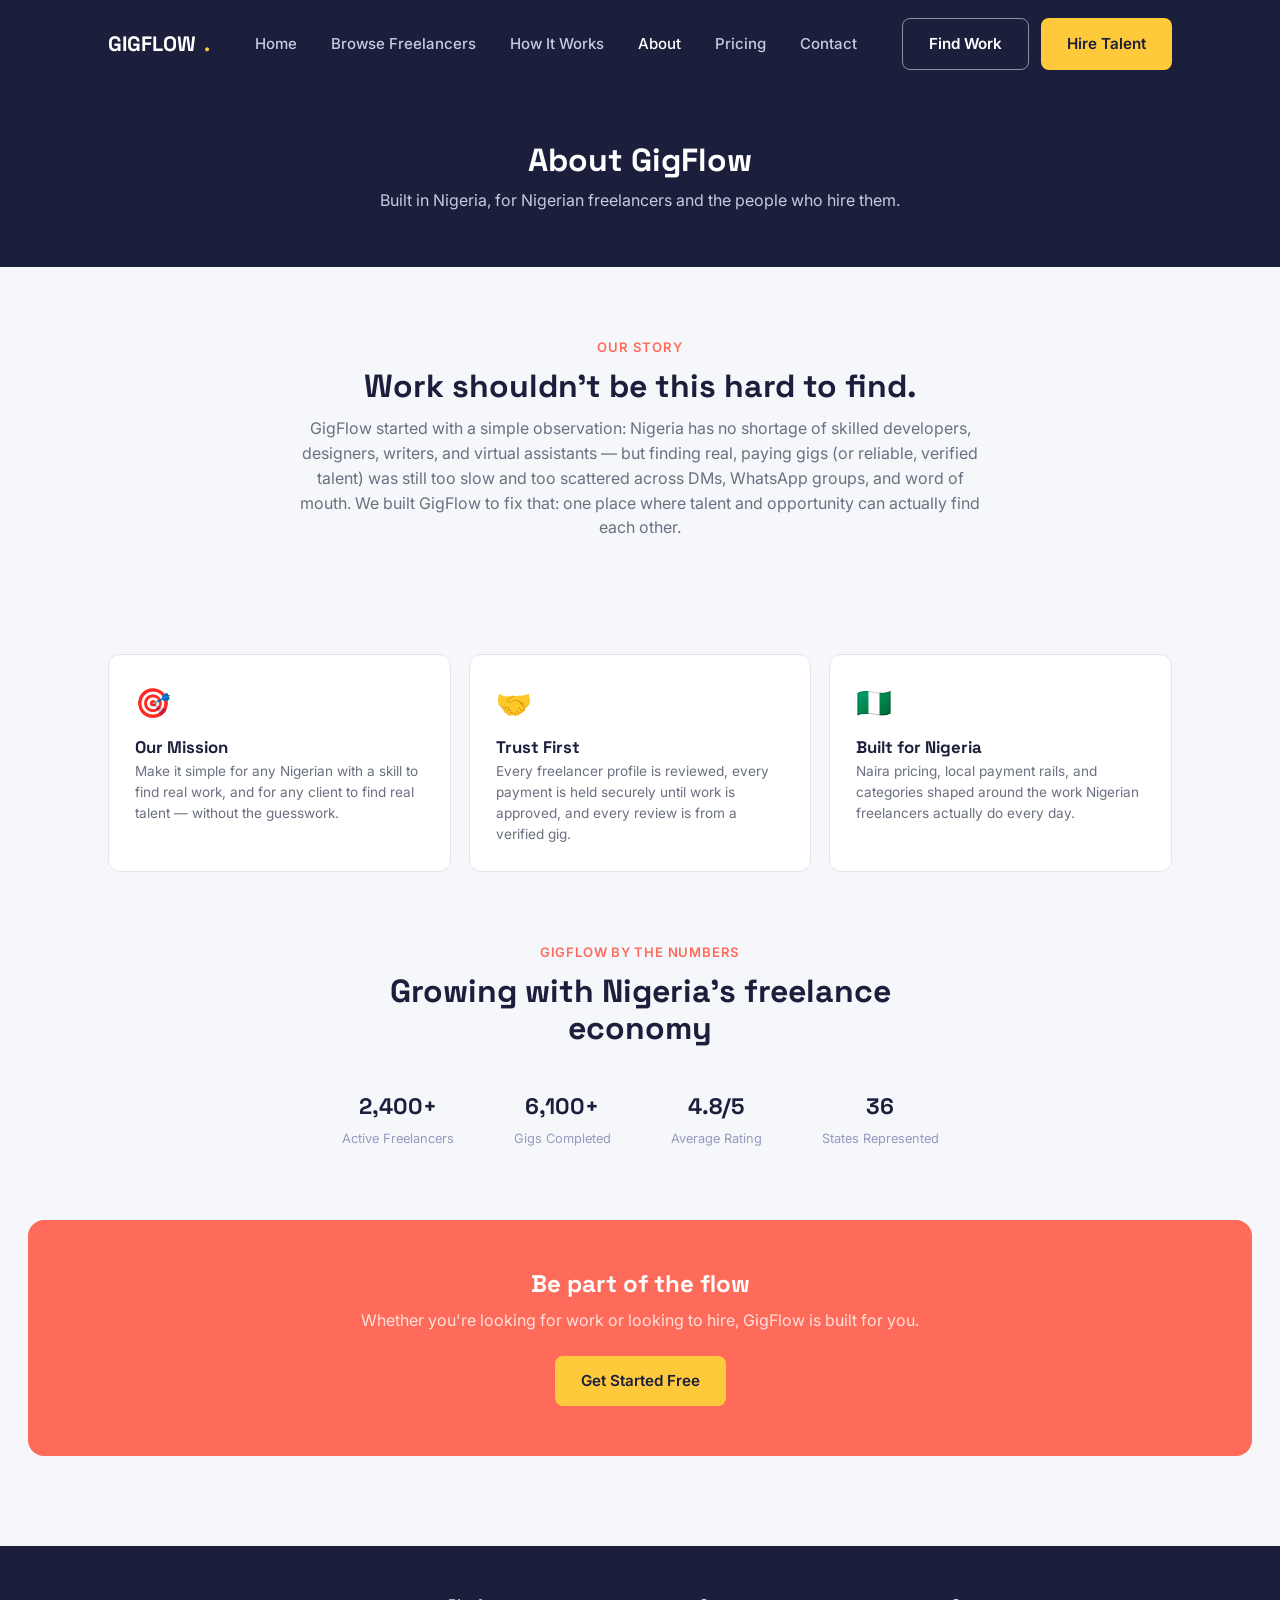
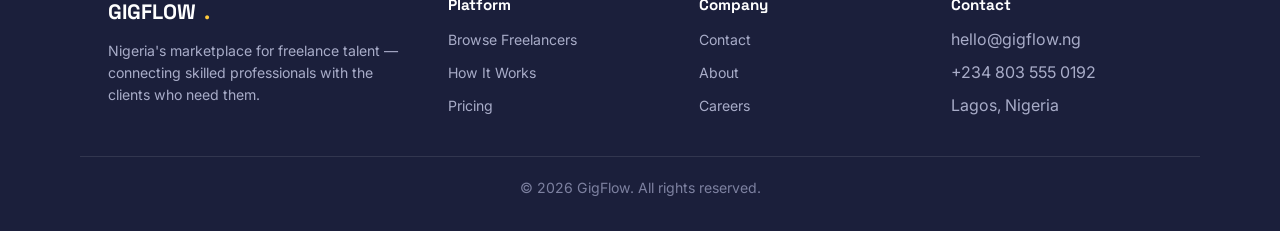
==== about.html @ e3155db9 "Initial commit" ====
<!DOCTYPE html>
<html lang="en">
<head>
<meta charset="UTF-8">
<meta name="viewport" content="width=device-width, initial-scale=1.0">
<title>About — GIGFLOW</title>
<link rel="stylesheet" href="css/style.css">
</head>
<body>

<nav class="navbar">
  <div class="container">
    <a href="index.html" class="logo">GIGFLOW<span class="dot">.</span></a>
    <ul class="nav-links">
      <li><a href="index.html">Home</a></li>
      <li><a href="browse.html">Browse Freelancers</a></li>
      <li><a href="how-it-works.html">How It Works</a></li>
      <li><a href="about.html" class="active">About</a></li>
      <li><a href="pricing.html">Pricing</a></li>
      <li><a href="contact.html">Contact</a></li>
    </ul>
    <div class="nav-cta">
      <a href="browse.html" class="btn btn-outline">Find Work</a>
      <a href="contact.html" class="btn btn-primary">Hire Talent</a>
    </div>
  </div>
</nav>

<header class="page-header">
  <h1>About GigFlow</h1>
  <p>Built in Nigeria, for Nigerian freelancers and the people who hire them.</p>
</header>

<section class="section">
  <div class="container">
    <div class="section-head" style="max-width:680px;">
      <span class="eyebrow-dark">Our Story</span>
      <h2>Work shouldn't be this hard to find.</h2>
      <p>GigFlow started with a simple observation: Nigeria has no shortage of skilled developers, designers, writers, and virtual assistants — but finding real, paying gigs (or reliable, verified talent) was still too slow and too scattered across DMs, WhatsApp groups, and word of mouth. We built GigFlow to fix that: one place where talent and opportunity can actually find each other.</p>
    </div>
  </div>
</section>

<section class="section" style="padding-top:0;">
  <div class="container">
    <div class="category-grid">
      <div class="category-card">
        <div class="icon">🎯</div>
        <h3>Our Mission</h3>
        <p>Make it simple for any Nigerian with a skill to find real work, and for any client to find real talent — without the guesswork.</p>
      </div>
      <div class="category-card">
        <div class="icon">🤝</div>
        <h3>Trust First</h3>
        <p>Every freelancer profile is reviewed, every payment is held securely until work is approved, and every review is from a verified gig.</p>
      </div>
      <div class="category-card">
        <div class="icon">🇳🇬</div>
        <h3>Built for Nigeria</h3>
        <p>Naira pricing, local payment rails, and categories shaped around the work Nigerian freelancers actually do every day.</p>
      </div>
    </div>
  </div>
</section>

<section class="section" style="padding-top:0;">
  <div class="container">
    <div class="section-head">
      <span class="eyebrow-dark">GigFlow by the numbers</span>
      <h2>Growing with Nigeria's freelance economy</h2>
    </div>
    <div class="hero-stats" style="justify-content:center; gap:60px;">
      <div style="text-align:center;"><strong style="color:var(--indigo);">2,400+</strong><span>Active Freelancers</span></div>
      <div style="text-align:center;"><strong style="color:var(--indigo);">6,100+</strong><span>Gigs Completed</span></div>
      <div style="text-align:center;"><strong style="color:var(--indigo);">4.8/5</strong><span>Average Rating</span></div>
      <div style="text-align:center;"><strong style="color:var(--indigo);">36</strong><span>States Represented</span></div>
    </div>
  </div>
</section>

<div class="cta-banner">
  <h2>Be part of the flow</h2>
  <p>Whether you're looking for work or looking to hire, GigFlow is built for you.</p>
  <a href="browse.html" class="btn btn-primary">Get Started Free</a>
</div>

<footer class="footer">
  <div class="container">
    <div>
      <div class="logo" style="margin-bottom:12px;">GIGFLOW<span class="dot">.</span></div>
      <p>Nigeria's marketplace for freelance talent — connecting skilled professionals with the clients who need them.</p>
    </div>
    <div>
      <h4>Platform</h4>
      <ul>
        <li><a href="browse.html">Browse Freelancers</a></li>
        <li><a href="how-it-works.html">How It Works</a></li>
        <li><a href="pricing.html">Pricing</a></li>
      </ul>
    </div>
    <div>
      <h4>Company</h4>
      <ul>
        <li><a href="contact.html">Contact</a></li>
        <li><a href="about.html">About</a></li>
        <li><a href="#">Careers</a></li>
      </ul>
    </div>
    <div>
      <h4>Contact</h4>
      <ul>
        <li>hello@gigflow.ng</li>
        <li>+234 803 555 0192</li>
        <li>Lagos, Nigeria</li>
      </ul>
    </div>
  </div>
  <p class="footer-bottom">© 2026 GigFlow. All rights reserved.</p>
</footer>

</body>
</html>
---- css/style.css ----
/* ============================================
   GIGFLOW — Shared Stylesheet
   Palette: Deep Indigo #1B1F3B / Off-white #F6F7FB /
            Flow Yellow #FFC93C / Signal Coral #FF6B5B / Slate #333947
   ============================================ */

@import url('https://fonts.googleapis.com/css2?family=Space+Grotesk:wght@500;600;700&family=Inter:wght@400;500;600&display=swap');

:root {
  --indigo: #1B1F3B;
  --indigo-light: #262c52;
  --paper: #F6F7FB;
  --yellow: #FFC93C;
  --coral: #FF6B5B;
  --slate: #333947;
  --slate-light: #6b7080;
  --border: #e3e5ee;
  --white: #ffffff;
}

* { box-sizing: border-box; margin: 0; padding: 0; }

body {
  font-family: 'Inter', sans-serif;
  background: var(--paper);
  color: var(--slate);
  line-height: 1.55;
}

h1, h2, h3, h4 {
  font-family: 'Space Grotesk', sans-serif;
  color: var(--indigo);
  font-weight: 700;
  line-height: 1.15;
}

a { text-decoration: none; color: inherit; }
ul { list-style: none; }
img { max-width: 100%; display: block; }

.container {
  max-width: 1120px;
  margin: 0 auto;
  padding: 0 28px;
}

/* ---------- Buttons ---------- */
.btn {
  display: inline-flex;
  align-items: center;
  justify-content: center;
  gap: 8px;
  padding: 13px 26px;
  border-radius: 8px;
  font-weight: 600;
  font-size: 0.95rem;
  cursor: pointer;
  border: none;
  transition: transform 0.15s ease, box-shadow 0.15s ease;
  font-family: inherit;
}
.btn:hover { transform: translateY(-2px); }
.btn-primary { background: var(--yellow); color: var(--indigo); }
.btn-primary:hover { box-shadow: 0 6px 16px rgba(255,201,60,0.4); }
.btn-outline { background: transparent; color: var(--white); border: 1.5px solid rgba(255,255,255,0.5); }
.btn-outline:hover { border-color: var(--white); }
.btn-dark { background: var(--indigo); color: var(--white); }
.btn-dark:hover { box-shadow: 0 6px 16px rgba(27,31,59,0.25); }
.btn-block { width: 100%; }

/* ---------- Navbar ---------- */
.navbar {
  background: var(--indigo);
  padding: 18px 0;
  position: sticky;
  top: 0;
  z-index: 100;
}
.navbar .container {
  display: flex;
  align-items: center;
  justify-content: space-between;
}
.logo {
  display: flex;
  align-items: center;
  gap: 8px;
  font-family: 'Space Grotesk', sans-serif;
  font-weight: 700;
  font-size: 1.3rem;
  color: var(--white);
}
.logo .dot { color: var(--yellow); }
.nav-links {
  display: flex;
  gap: 34px;
}
.nav-links a {
  color: #c7cae0;
  font-weight: 500;
  font-size: 0.94rem;
  transition: color 0.15s ease;
}
.nav-links a:hover, .nav-links a.active { color: var(--white); }
.nav-cta { display: flex; gap: 12px; }

/* ---------- Footer ---------- */
.footer {
  background: var(--indigo);
  color: #a8acc8;
  padding: 50px 0 24px;
  margin-top: 90px;
}
.footer .container {
  display: grid;
  grid-template-columns: 1.4fr 1fr 1fr 1fr;
  gap: 30px;
  padding-bottom: 30px;
  border-bottom: 1px solid rgba(255,255,255,0.1);
}
.footer h4 { color: var(--white); font-size: 0.95rem; margin-bottom: 14px; }
.footer p { font-size: 0.88rem; margin-bottom: 8px; }
.footer ul li { margin-bottom: 8px; }
.footer ul li a { font-size: 0.88rem; color: #a8acc8; }
.footer ul li a:hover { color: var(--yellow); }
.footer-bottom {
  text-align: center;
  font-size: 0.82rem;
  padding-top: 20px;
  color: #7d81a0;
}

/* ---------- Hero (Home) ---------- */
.hero {
  background: var(--indigo);
  color: var(--white);
  padding: 80px 0 60px;
  position: relative;
  overflow: hidden;
}
.hero .container {
  display: grid;
  grid-template-columns: 1fr 1fr;
  gap: 40px;
  align-items: center;
}
.eyebrow {
  display: inline-block;
  background: rgba(255,201,60,0.15);
  color: var(--yellow);
  font-size: 0.8rem;
  font-weight: 600;
  padding: 6px 14px;
  border-radius: 20px;
  margin-bottom: 18px;
}
.hero h1 { color: var(--white); font-size: 2.6rem; margin-bottom: 18px; }
.hero p.lead { color: #c7cae0; font-size: 1.05rem; margin-bottom: 30px; max-width: 460px; }
.hero-actions { display: flex; gap: 14px; margin-bottom: 30px; }
.hero-stats { display: flex; gap: 36px; }
.hero-stats div strong { display: block; font-size: 1.4rem; color: var(--white); font-family: 'Space Grotesk', sans-serif; }
.hero-stats div span { font-size: 0.8rem; color: #9599bd; }

.flow-visual { position: relative; height: 320px; }
.flow-node {
  position: absolute;
  background: var(--white);
  border-radius: 12px;
  padding: 14px 18px;
  box-shadow: 0 10px 30px rgba(0,0,0,0.25);
  display: flex;
  align-items: center;
  gap: 10px;
  font-size: 0.85rem;
  font-weight: 600;
  color: var(--indigo);
}
.flow-node .avatar {
  width: 34px; height: 34px; border-radius: 50%;
  display: flex; align-items: center; justify-content: center;
  color: white; font-size: 0.8rem; font-weight: 700;
}
.node-freelancer { top: 10px; left: 0; }
.node-freelancer .avatar { background: var(--coral); }
.node-client { bottom: 20px; right: 0; }
.node-client .avatar { background: var(--yellow); color: var(--indigo); }
.flow-path { position: absolute; inset: 0; width: 100%; height: 100%; }

/* ---------- Section basics ---------- */
.section { padding: 70px 0; }
.section-head { text-align: center; max-width: 560px; margin: 0 auto 44px; }
.section-head .eyebrow-dark {
  color: var(--coral); font-weight: 600; font-size: 0.82rem;
  text-transform: uppercase; letter-spacing: 0.06em; margin-bottom: 10px; display: block;
}
.section-head h2 { font-size: 2rem; margin-bottom: 12px; }
.section-head p { color: var(--slate-light); }

/* ---------- Category grid (Home) ---------- */
.category-grid {
  display: grid;
  grid-template-columns: repeat(3, 1fr);
  gap: 18px;
}
.category-card {
  background: var(--white);
  border: 1px solid var(--border);
  border-radius: 12px;
  padding: 26px;
  transition: border-color 0.15s ease, transform 0.15s ease;
}
.category-card:hover { border-color: var(--yellow); transform: translateY(-3px); }
.category-card .icon { font-size: 1.8rem; margin-bottom: 12px; }
.category-card h3 { font-size: 1.05rem; margin-bottom: 4px; }
.category-card p { font-size: 0.85rem; color: var(--slate-light); }

/* ---------- Freelancer cards ---------- */
.freelancer-grid {
  display: grid;
  grid-template-columns: repeat(3, 1fr);
  gap: 20px;
}
.freelancer-card {
  background: var(--white);
  border: 1px solid var(--border);
  border-radius: 12px;
  padding: 22px;
  transition: box-shadow 0.15s ease, transform 0.15s ease;
}
.freelancer-card:hover { box-shadow: 0 12px 24px rgba(27,31,59,0.08); transform: translateY(-3px); }
.freelancer-top { display: flex; align-items: center; gap: 12px; margin-bottom: 14px; }
.fl-avatar {
  width: 46px; height: 46px; border-radius: 50%;
  display: flex; align-items: center; justify-content: center;
  font-weight: 700; color: white; font-size: 0.95rem;
  flex-shrink: 0;
}
.fl-name { font-weight: 600; color: var(--indigo); font-size: 0.98rem; }
.fl-role { font-size: 0.82rem; color: var(--slate-light); }
.fl-rating { font-size: 0.82rem; color: var(--yellow); margin-bottom: 12px; font-weight: 600; }
.fl-rating span { color: var(--slate-light); font-weight: 400; }
.fl-tags { display: flex; flex-wrap: wrap; gap: 6px; margin-bottom: 16px; }
.fl-tag {
  background: var(--paper); border: 1px solid var(--border);
  font-size: 0.75rem; padding: 4px 10px; border-radius: 20px; color: var(--slate);
}
.fl-footer { display: flex; justify-content: space-between; align-items: center; }
.fl-price { font-weight: 700; color: var(--indigo); font-size: 0.92rem; }
.fl-price span { font-weight: 400; color: var(--slate-light); font-size: 0.78rem; }
.fl-btn {
  background: var(--indigo); color: white; border: none; padding: 8px 16px;
  border-radius: 6px; font-size: 0.82rem; font-weight: 600; cursor: pointer;
}
.fl-btn:hover { background: var(--indigo-light); }

.empty-state {
  text-align: center; padding: 60px 20px; color: var(--slate-light);
  grid-column: 1 / -1;
}

/* ---------- Browse filters ---------- */
.filter-bar {
  background: white; border: 1px solid var(--border); border-radius: 12px;
  padding: 20px; display: flex; gap: 14px; margin-bottom: 34px;
}
.filter-bar input, .filter-bar select {
  padding: 11px 14px; border: 1px solid var(--border); border-radius: 8px;
  font-size: 0.92rem; font-family: inherit;
}
.filter-bar input { flex: 1; }
.filter-bar select { min-width: 200px; }
.results-count { color: var(--slate-light); font-size: 0.88rem; margin-bottom: 18px; }

/* ---------- CTA banner ---------- */
.cta-banner {
  background: var(--coral);
  color: white;
  border-radius: 16px;
  padding: 50px;
  text-align: center;
  margin: 0 28px;
}
.cta-banner h2 { color: white; margin-bottom: 10px; }
.cta-banner p { color: #ffe1dc; margin-bottom: 24px; }

/* ---------- How It Works ---------- */
.tracks {
  display: grid;
  grid-template-columns: 1fr 1fr;
  gap: 30px;
}
.track {
  background: white; border: 1px solid var(--border); border-radius: 14px; padding: 32px;
}
.track-header { display: flex; align-items: center; gap: 12px; margin-bottom: 26px; }
.track-header .badge {
  width: 40px; height: 40px; border-radius: 50%; display: flex; align-items: center;
  justify-content: center; font-size: 1.2rem;
}
.track-clients .badge { background: #fff2e9; }
.track-freelancers .badge { background: #eef2ff; }
.step { display: flex; gap: 16px; margin-bottom: 26px; }
.step:last-child { margin-bottom: 0; }
.step-num {
  width: 30px; height: 30px; border-radius: 50%; background: var(--paper);
  border: 1.5px solid var(--border); display: flex; align-items: center; justify-content: center;
  font-family: 'Space Grotesk', sans-serif; font-weight: 700; font-size: 0.85rem; color: var(--indigo);
  flex-shrink: 0;
}
.step h4 { font-size: 0.98rem; margin-bottom: 4px; }
.step p { font-size: 0.86rem; color: var(--slate-light); }

/* ---------- Pricing ---------- */
.pricing-grid {
  display: grid;
  grid-template-columns: repeat(3, 1fr);
  gap: 22px;
}
.price-card {
  background: white; border: 1.5px solid var(--border); border-radius: 14px;
  padding: 32px 28px; position: relative;
}
.price-card.featured { border-color: var(--indigo); box-shadow: 0 14px 30px rgba(27,31,59,0.1); }
.featured-badge {
  position: absolute; top: -13px; left: 50%; transform: translateX(-50%);
  background: var(--indigo); color: white; font-size: 0.72rem; font-weight: 600;
  padding: 5px 14px; border-radius: 20px;
}
.price-card h3 { font-size: 1.1rem; margin-bottom: 6px; }
.price-card .price-tag { margin-bottom: 6px; }
.price-tag strong { font-family: 'Space Grotesk', sans-serif; font-size: 2rem; color: var(--indigo); }
.price-tag span { color: var(--slate-light); font-size: 0.85rem; }
.price-card .price-desc { color: var(--slate-light); font-size: 0.85rem; margin-bottom: 22px; }
.price-features { margin-bottom: 26px; }
.price-features li { font-size: 0.88rem; margin-bottom: 10px; padding-left: 22px; position: relative; }
.price-features li::before { content: "✓"; position: absolute; left: 0; color: var(--coral); font-weight: 700; }

.notice-bar {
  background: #eef2ff; border: 1px solid #d6dcfa; border-radius: 10px;
  padding: 14px 20px; text-align: center; font-size: 0.88rem; color: var(--indigo);
  margin-top: 34px;
}

/* ---------- Contact ---------- */
.contact-grid {
  display: grid;
  grid-template-columns: 0.8fr 1.2fr;
  gap: 30px;
}
.contact-info {
  background: var(--indigo); color: white; border-radius: 14px; padding: 34px;
}
.contact-info h3 { color: white; margin-bottom: 8px; }
.contact-info p.sub { color: #a8acc8; font-size: 0.88rem; margin-bottom: 26px; }
.contact-line { display: flex; gap: 12px; margin-bottom: 18px; font-size: 0.9rem; }
.contact-line .ic { color: var(--yellow); }
.contact-form { background: white; border: 1px solid var(--border); border-radius: 14px; padding: 34px; }
.form-group { margin-bottom: 18px; }
.form-group label { display: block; font-weight: 600; font-size: 0.88rem; margin-bottom: 6px; }
.form-group input, .form-group select, .form-group textarea {
  width: 100%; padding: 11px 12px; border: 1px solid var(--border); border-radius: 8px;
  font-size: 0.92rem; font-family: inherit;
}
.form-group input.invalid, .form-group textarea.invalid { border-color: var(--coral); }
.form-error { color: var(--coral); font-size: 0.78rem; min-height: 16px; display: block; margin-top: 4px; }
.form-row { display: grid; grid-template-columns: 1fr 1fr; gap: 16px; }

/* ---------- Page header (non-home pages) ---------- */
.page-header {
  background: var(--indigo); color: white; padding: 54px 0; text-align: center;
}
.page-header h1 { color: white; font-size: 2rem; margin-bottom: 10px; }
.page-header p { color: #c7cae0; }

/* ---------- Responsive ---------- */
@media (max-width: 860px) {
  .nav-links { display: none; }
  .hero .container { grid-template-columns: 1fr; }
  .category-grid, .freelancer-grid, .pricing-grid { grid-template-columns: 1fr 1fr; }
  .tracks, .contact-grid, .footer .container { grid-template-columns: 1fr; }
  .filter-bar { flex-direction: column; }
}
@media (max-width: 560px) {
  .category-grid, .freelancer-grid, .pricing-grid { grid-template-columns: 1fr; }
  .hero h1 { font-size: 1.9rem; }
  .form-row { grid-template-columns: 1fr; }
}
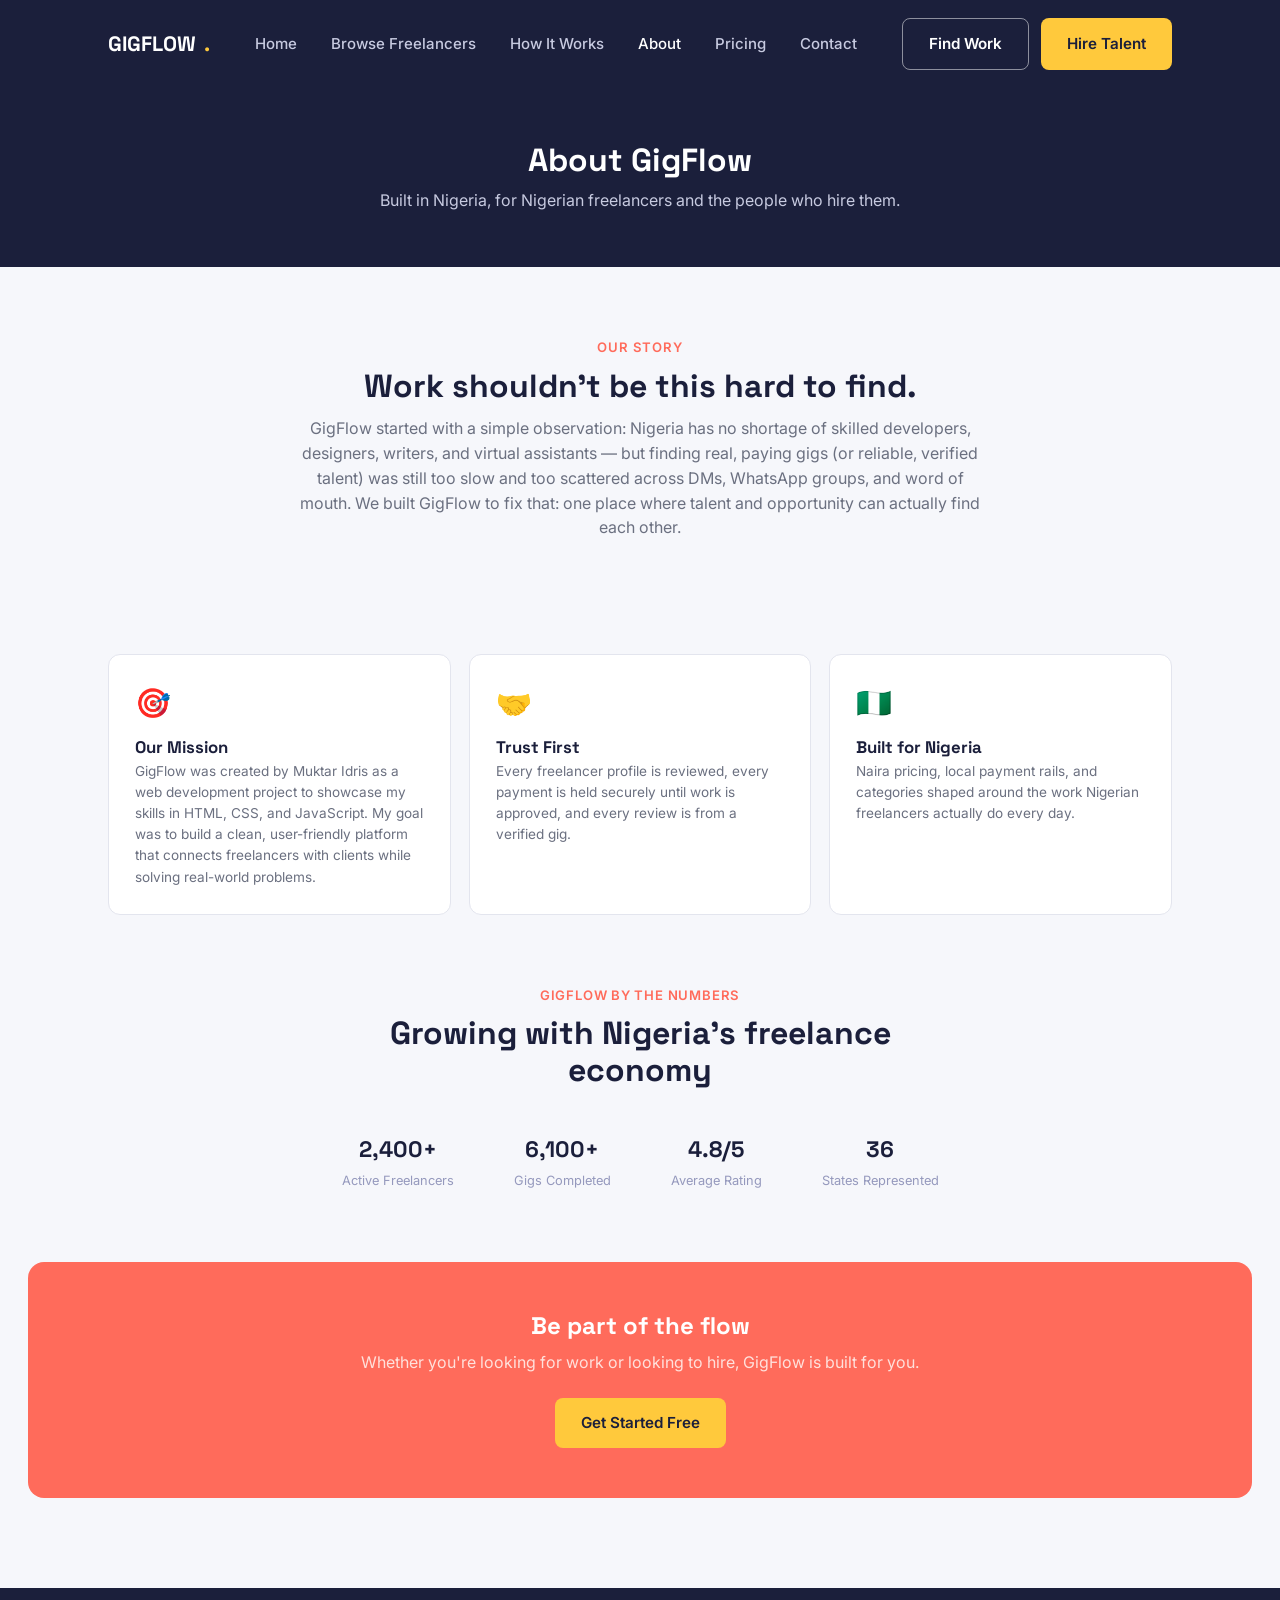
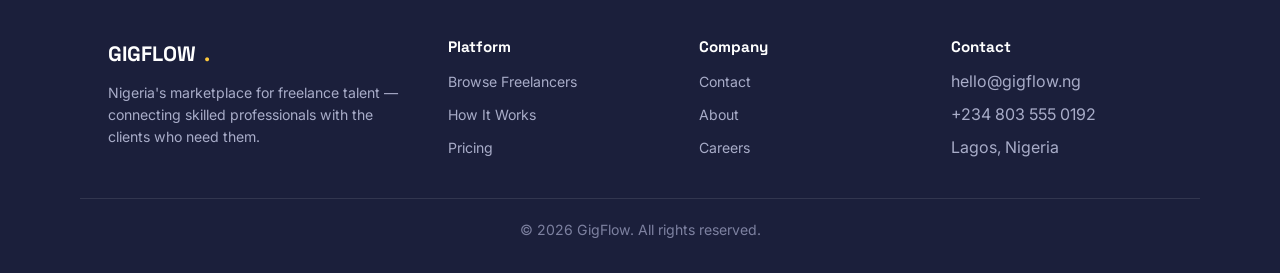
==== commit d3d7853d: "Updated About page" ====
--- a/about.html
+++ b/about.html
@@ -47,7 +47,7 @@
       <div class="category-card">
         <div class="icon">🎯</div>
         <h3>Our Mission</h3>
-        <p>Make it simple for any Nigerian with a skill to find real work, and for any client to find real talent — without the guesswork.</p>
+        <p>GigFlow was created by Muktar Idris as a web development project to showcase my skills in HTML, CSS, and JavaScript. My goal was to build a clean, user-friendly platform that connects freelancers with clients while solving real-world problems.</p>
       </div>
       <div class="category-card">
         <div class="icon">🤝</div>
